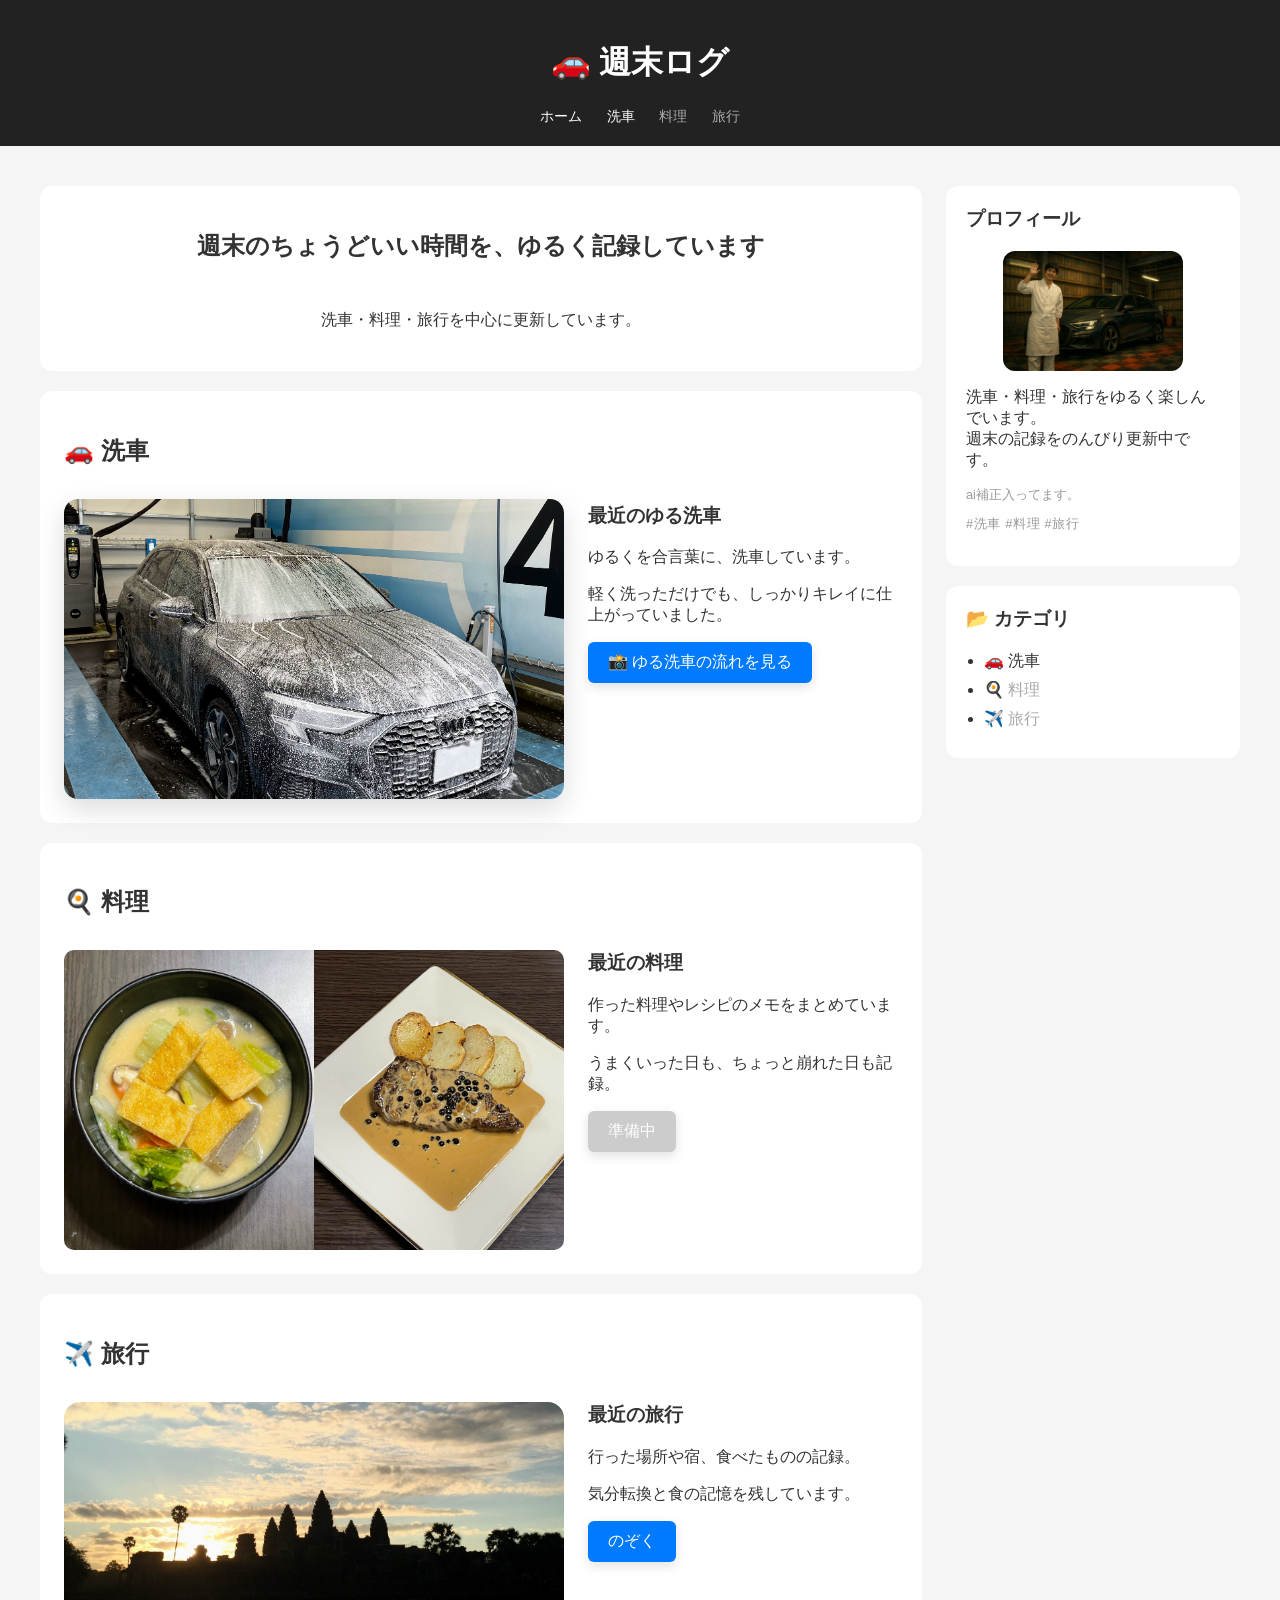
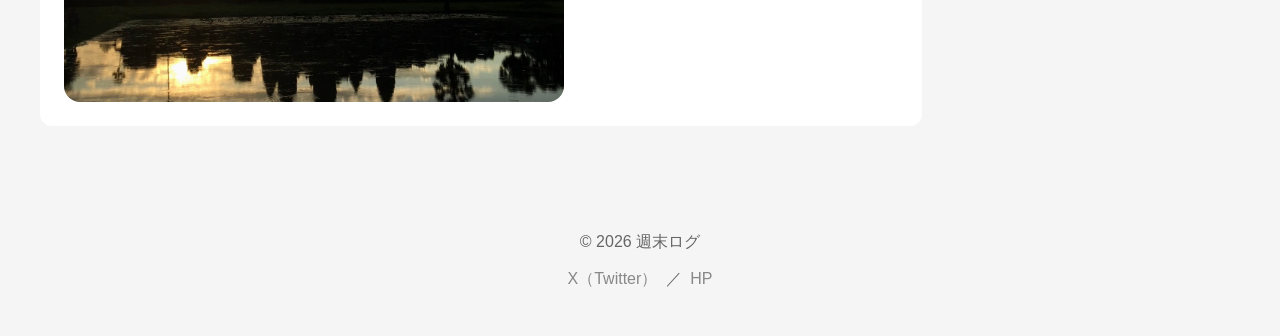
==== index.html @ 58e9ede7 "旅行ページ追加・柿田川" ====
<!DOCTYPE html>
<html lang="ja">
<head>
  <meta charset="UTF-8">
  <meta name="viewport" content="width=device-width, initial-scale=1.0">
  <title>週末ログ | 洗車・料理・旅行</title>
  <meta property="og:title" content="週末ログ | 洗車・料理・旅行">
  <meta property="og:description" content="週末のちょうどいい時間を、ゆるく記録しています">
  <meta property="og:image" content="https://tomo3mayu3-boop.github.io/homepage/images/travel/travel1.webp">
  <meta property="og:url" content="https://tomo3mayu3-boop.github.io/homepage/">
  <link rel="stylesheet" href="style.css">
</head>
<body>

  <header>
    <h1>🚗 週末ログ</h1>
    <nav>
  <a href="index.html">ホーム</a>
  <a href="#carwash">洗車</a>
  <a href="cooking.html" class="category disabled">料理</a>
  <a href="travel.html" class="category disabled">旅行</a>
</nav>    
  </header>

  <main class="layout">

    <div class="content">
      <section class="hero">
        <h2 class="hero-copy">週末のちょうどいい時間を、ゆるく記録しています</h2>
        <p>洗車・料理・旅行を中心に更新しています。</p>
      </section>

      <section id="carwash">
        <h2>🚗 洗車</h2>
       
<div class="article-row">
  <div class="mosaic-wrap">
    <img id="slideshow" src="car1.jpg" alt="" class="photo">
    <div class="mosaic" id="mosaic"></div>
  </div>

  <div class="article-text">
    <h3>最近のゆる洗車</h3>
    <p>ゆるくを合言葉に、洗車しています。</p>
    <p>軽く洗っただけでも、しっかりキレイに仕上がっていました。</p>
    <a href="carwash-1.html" class="btn">
      📸 ゆる洗車の流れを見る
    </a>
  </div>
</div>
      </section>

      <section id="cooking">
  <h2>🍳 料理</h2>
<div class="article-row">
  <div class="mosaic-wrap cooking-split">
    <img src="cooking.jpg" alt="料理1">
    <img src="cooking2.jpg" alt="料理2">
  </div>

  <div class="article-text">
    <h3>最近の料理</h3>
    <p>作った料理やレシピのメモをまとめています。</p>
    <p>うまくいった日も、ちょっと崩れた日も記録。</p>
    <span class="btn disabled">準備中</span>
  </div>
</div>  
</section>

      <section id="travel">
        <h2>✈️ 旅行</h2>
        <div class="article-row">
          <img src="angkor.jpg" alt="アンコールワットの朝" class="photo travel-photo">
          <div class="article-text">
            <h3>最近の旅行</h3>
            <p>行った場所や宿、食べたものの記録。</p>
            <p>気分転換と食の記憶を残しています。</p>
            <a href="travel-1.html" class="btn">のぞく</a>
          </div>
        </div>
      </section>
    </div>

    <aside class="sidebar">
      <div class="sidebar-box">
     <h3>プロフィール</h3>

  <img src="profile-car.jpg" class="profile-img">
  <p>
  洗車・料理・旅行をゆるく楽しんでいます。<br>
  週末の記録をのんびり更新中です。
  </p>

  <p class="ai-note">
  ai補正入ってます。
  </p>

  <p class="profile-tags">
  #洗車 #料理 #旅行
  </p>
</div>

      <div class="sidebar-box">
        <h3>📂 カテゴリ</h3>
        <ul>
          <li><a href="#carwash">🚗 洗車</a></li>
          <li><span class="category disabled">🍳 料理</span></li>
          <li><span class="category disabled">✈️ 旅行</span></li>        
        </ul>
      </div>
    </aside>

  </main>

  <footer>
    <p>© 2026 週末ログ</p>
    <p>
      <a href="https://x.com/potato_weekend" target="_blank" rel="noopener noreferrer">X（Twitter）</a>
      ／
      <a href="https://tomo3mayu3-boop.github.io/homepage/" target="_blank" rel="noopener noreferrer">HP</a>
    </p>
  </footer>

  <script src="script.js"></script>
</body>
</html>
---- style.css ----
html {
  scroll-behavior: smooth;
}

body {
  font-family: sans-serif;
  margin: 0;
  background: #f5f5f5;
  color: #333;
}

header {
  background: #222;
  color: white;
  text-align: center;
  padding: 20px;
}

nav {
  margin-top: 10px;
}

nav a {
  color: white;
  margin: 0 10px;
  text-decoration: none;
  font-size: 14px;
}

nav a:hover {
  text-decoration: underline;
}

.layout {
  max-width: 1200px;
  margin: 40px auto;
  padding: 0 20px;
  display: flex;
  gap: 24px;
  align-items: flex-start;
}

.content {
  flex: 3;
  min-width: 0;
}

.sidebar {
  flex: 1;
  min-width: 240px;
  position: sticky;
  top: 20px;
}

.sidebar-box {
  background: white;
  padding: 20px;
  margin-bottom: 20px;
  border-radius: 12px;
}

.sidebar-box h3 {
  margin-top: 0;
}

.sidebar-box ul {
  margin: 0;
  padding-left: 18px;
}

.sidebar-box li {
  margin-bottom: 8px;
}

.sidebar-box a {
  color: #333;
  text-decoration: none;
}

.sidebar-box a:hover {
  text-decoration: underline;
}

section,
.post {
  background: white;
  padding: 24px;
  margin-bottom: 20px;
  border-radius: 12px;
  display: flex;
  flex-direction: column;
  gap: 12px;
}

.hero {
  text-align: center;
}

.article-row {
  display: flex;
  gap: 24px;
  align-items: flex-start;
  flex-wrap: wrap;
}

.article-text {
  flex: 1;
  min-width: 240px;
}

.article-text h3 {
  margin-top: 0;
}

.photo {
  width: 100%;
  max-width: 500px;
  height: 300px;
  object-fit: cover;
  display: block;
  border-radius: 10px;
}

.detail-photo {
  width: 100%;
  max-width: 700px;
  height: auto;
  border-radius: 10px;
  display: block;
}

.mosaic-wrap {
  position: relative;
  width: 100%;
  max-width: 500px;
  height: 300px;
  flex-shrink: 0;
}

.mosaic {
  position: absolute;
  inset: 0;
  border-radius: 10px;
  overflow: hidden;
  display: grid;
  grid-template-columns: repeat(12, 1fr);
  grid-template-rows: repeat(8, 1fr);
  gap: 2px;
  pointer-events: none;
}

.pixel {
  background: rgba(180, 180, 180, 0.95);
  opacity: 0;
  transition: opacity 0.8s ease;
}

#slideshow {
  transition: opacity 2s ease, transform 2s ease;
}

.btn,
button {
  display: inline-block;
  padding: 10px 20px;
  background: #007bff;
  color: white;
  border: none;
  cursor: pointer;
  border-radius: 6px;
  text-decoration: none;
  align-self: flex-start;
}

.btn:hover,
button:hover {
  background: #0056b3;
}

.single-page {
  max-width: 900px;
  margin: 40px auto;
  padding: 0 20px;
}

.meta {
  color: #666;
  font-size: 14px;
}

footer {
  text-align: center;
  padding: 30px 20px;
  color: #666;
}

footer a {
  color: #888;
  text-decoration: none;
  margin: 0 4px;
}

footer a:hover {
  text-decoration: underline;
}

@media (max-width: 900px) {
  .layout {
    flex-direction: column;
  }

  .sidebar {
    position: static;
    width: 100%;
  }

  .article-row {
    flex-direction: column;
  }

  .photo,
  .mosaic-wrap,
  .detail-photo {
    max-width: 100%;
  }
}

.key-hint {
  display: block;
  text-align: center;
  font-size: 13px;
  color: #888;
  margin: 4px 0;
}

.gallery {
  min-height: 200px;
  display: grid;
  grid-template-columns: repeat(auto-fill, minmax(100px, 1fr));
  grid-auto-rows: 90px;
  gap: 12px;
  margin-bottom: 20px;
}

.thumb {
  width: 100%;
  height: 90px;
  object-fit: cover;
  cursor: pointer;
  border-radius: 10px;
  box-shadow: 0 6px 16px rgba(0, 0, 0, 0.15);
  transition: transform 0.2s ease, box-shadow 0.2s ease, opacity 0.2s ease, border 0.2s ease;
}

@media (hover: hover) {
  .thumb:hover {
    transform: scale(1.05);
    box-shadow: 0 10px 24px rgba(0, 0, 0, 0.25);
    opacity: 1;
  }
}

.thumb.active {
  border: 2px solid #007bff;
  transform: scale(1.08);
}

.viewer {
  display: block;
  width: 100%;
  text-align: center;
}

#mainImage {
  width: 100%;
  max-width: 500px;
  height: 300px;
  object-fit: cover;
  display: block;
  margin: 0 auto;
  border-radius: 16px;
  box-shadow: 0 12px 32px rgba(0, 0, 0, 0.18);
  transition: opacity 0.25s ease;
}

.fade-out {
  opacity: 0.3;

}

.fade-in {
  opacity: 1;

}

#info {
  min-height: 28px;
  margin-top: 14px;
  font-weight: 600;
  font-size: 18px;
}

.info {
  margin-top: 10px;
  font-size: 14px;
  color: #555;
}

#detail {
  min-height: 100px;
  margin-top: 16px;
  padding: 18px 20px;
  background: #ffffff;
  border-radius: 14px;
  box-shadow: 0 6px 18px rgba(0, 0, 0, 0.06);
  font-size: 14px;
  line-height: 1.8;
}

.detail-box {
  background: #f9f9f9;
  border-radius: 12px;
  padding: 16px 20px;
  display: grid;
  grid-template-columns: 80px 1fr;
  row-gap: 8px;
  font-size: 14px;
  text-align: left;
}

.detail-box strong {
  color: #666;
}

.detail-box span {
  font-weight: 600;
  font-size: 15px;
  color: #222;
}

/* ===== スマホ最適化 完成版 ===== */
@media (max-width: 768px) {

  /* 全体余白＆文字 */
  body {
    font-size: 15px;
    line-height: 1.7;
  }

  .layout {
    margin: 16px auto;
    padding: 0 10px;
    gap: 14px;
    flex-direction: column;
  }

  .content,
  .sidebar {
    width: 100%;
  }

  .sidebar {
    position: static;
  }

  /* カード */
  section,
  .post,
  .sidebar-box {
    padding: 14px;
    border-radius: 10px;
  }

  /* ===== ギャラリー ===== */

  .gallery {
    grid-template-columns: repeat(auto-fill, minmax(100px, 1fr));
  grid-auto-rows: 90px;
    gap: 8px;
    margin-bottom: 16px;
  }

  .thumb {
    height: 90px;
    border-radius: 8px;
  }

  /* 選択中をしっかり見せる */
  .thumb.active {
    border: 2px solid #007bff;
    transform: scale(1.05);
  }

  /* ===== メイン画像 ===== */

  #mainImage {
    width: 100%;
    height: auto;
    aspect-ratio: 4 / 3;
    border-radius: 12px;
    box-shadow: 0 10px 26px rgba(0,0,0,0.2);
  }

  /* ===== タイトル ===== */

  #info {
  min-height: 28px;
    font-size: 20px;
    font-weight: 700;
    margin-top: 12px;
  }

  /* ===== 詳細カード ===== */

  #detail {
  min-height: 100px;
    margin-top: 14px;
    padding: 14px;
    border-radius: 12px;
    box-shadow: 0 6px 16px rgba(0,0,0,0.08);
  }

  .detail-box {
    grid-template-columns: 70px 1fr;
    row-gap: 10px;
    column-gap: 6px;
    padding: 14px;
    font-size: 13px;
  }

  .detail-box strong {
    font-size: 13px;
  }

  .detail-box span {
    font-size: 15px;
  }

  /* ===== ナビ ===== */

  nav {
    text-align: center;
  }

  nav a {
    display: inline-block;
    margin: 6px 8px;
    font-size: 13px;
  }

}

.history {
  margin-top: 40px;
}

.history h2 {
  font-size: 20px;
  margin-bottom: 16px;
}

.history-list {
  display: grid;
  grid-template-columns: repeat(auto-fill, minmax(160px, 1fr));
  gap: 16px;
}

.history-item {
  background: #fff;
  border-radius: 12px;
  padding: 10px;
  box-shadow: 0 4px 12px rgba(0,0,0,0.08);
}

.history-item img {
  width: 100%;
  height: 110px;
  object-fit: cover;
  border-radius: 8px;
}

.history-item p {
  font-size: 12px;
  margin-top: 6px;
  color: #555;
}

.category-img {
  width: 300px;
  height: 200px;
  object-fit: contain;
  object-position: center;
  border-radius: 12px;
  display: block;
  background: #fff;
}

/* === 追加改善 === */

/* .photo ホバーエフェクト */
.photo {
  transition: transform 0.2s ease, box-shadow 0.2s ease;
}

@media (hover: hover) {
  .photo:hover {
    transform: scale(1.02);
    box-shadow: 0 10px 24px rgba(0,0,0,0.18);
  }
}

/* カウンター表示 */
#info {
  display: flex;
  justify-content: space-between;
  align-items: center;
  flex-wrap: wrap;
  gap: 6px;
}

.photo-label {
  font-weight: 600;
  font-size: 18px;
  color: #222;
}

.photo-counter {
  font-size: 13px;
  color: #999;
  font-weight: 400;
}

#info {
  display: block;
  text-align: center;
}

.photo-counter {
  display: block;
  margin-top: 4px;
}


/* 料理：洗車と同じ枠サイズで中を2分割 */
.mosaic-wrap.cooking-split {
  display: grid;
  grid-template-columns: 1fr 1fr;
  width: 100%;
  max-width: 500px;   /* ←変更 */
  height: 300px;      /* ←変更 */
  overflow: hidden;
  border-radius: 10px; /* ←洗車と合わせる */
  flex-shrink: 0;
}

.mosaic-wrap.cooking-split img {
  width: 100%;
  height: 300px;      /* ←ここも揃える */
  object-fit: cover;
  display: block;
}

/* スライダー（透明） */
/* ===== Before / After スライダー ===== */

.ba-container {
  position: relative;
  width: 100%;
  max-width: 500px;
  aspect-ratio: 4 / 3;
  margin: 0 auto;
  border-radius: 16px;
  overflow: hidden;
}

.ba-after,
.ba-before-wrap,
.ba-before {
  position: absolute;
  inset: 0;
}

.ba-after,
.ba-before {
  width: 100%;
  height: 100%;
  object-fit: cover;
  object-position: center;
  display: block;
}

.ba-before-wrap {
  width: 50%;
  overflow: hidden;
  z-index: 2;
}

.ba-slider {
  position: absolute;
  inset: 0;
  width: 100%;
  height: 100%;
  opacity: 0;
  cursor: ew-resize;
  z-index: 4;
}

.ba-handle {
  position: absolute;
  top: 0;
  left: 50%;
  width: 2px;
  height: 100%;
  background: #fff;
  z-index: 3;
}

.ba-handle::after {
  content: "";
  position: absolute;
  top: 50%;
  left: 50%;
  width: 18px;
  height: 18px;
  background: #fff;
  border-radius: 50%;
  transform: translate(-50%, -50%);
}

/* ===== ボタン強化（プロ仕様） ===== */
.btn {
  transition: transform 0.2s ease, box-shadow 0.2s ease, background 0.2s ease;
  box-shadow: 0 4px 12px rgba(0, 0, 0, 0.12);
}

.btn:hover {
  transform: translateY(-2px);
  box-shadow: 0 8px 20px rgba(0, 0, 0, 0.16);
}

.btn:active {
  transform: translateY(1px);
  box-shadow: 0 2px 8px rgba(0, 0, 0, 0.12);
}

/* ===== 画像の質感アップ ===== */
.photo {
  filter: contrast(1.05) brightness(0.98);
}

/* ===== 洗車スライダーを主役化 ===== */
#carwash .mosaic-wrap {
  border-radius: 14px;
  overflow: hidden;
  box-shadow: 0 10px 28px rgba(0, 0, 0, 0.14);
  background: #fff;
}

#carwash #slideshow {
  transition: opacity 1.2s ease, transform 1.8s ease;
}

#carwash .mosaic {
  border-radius: 14px;
}

#carwash .article-text {
  padding-top: 4px;
}

.btn.disabled {
  background: #ccc;
  cursor: not-allowed;
  pointer-events: none;
}

/* ===== 旅行だけサイズ統一 ===== */
.travel-photo {
  width: 100%;
  height: 300px;
  object-fit: cover;
  object-position: center 70%;
  display: block;
  border-radius: 16px;
}

.category.disabled {
  color: #aaa;
  cursor: not-allowed;
  pointer-events: none;
}

nav a,
nav span {
  display: inline-block;
  margin: 0 10px;
  font-size: 14px;
}

nav span {
  color: #aaa;
}

.profile-tags {
  margin-top: 6px;
  font-size: 0.8rem;
  color: #999;
  letter-spacing: 0.05em;
}

.profile-img {
  width: 100%;
  max-width: 180px;   /* ←ここが重要（サイズ調整） */
  height: auto;
  display: block;
  margin: 0 auto 12px;
  border-radius: 12px;
}

.ai-note {
  font-size: 0.8rem;
  color: #999;
  margin-top: 10px;
}
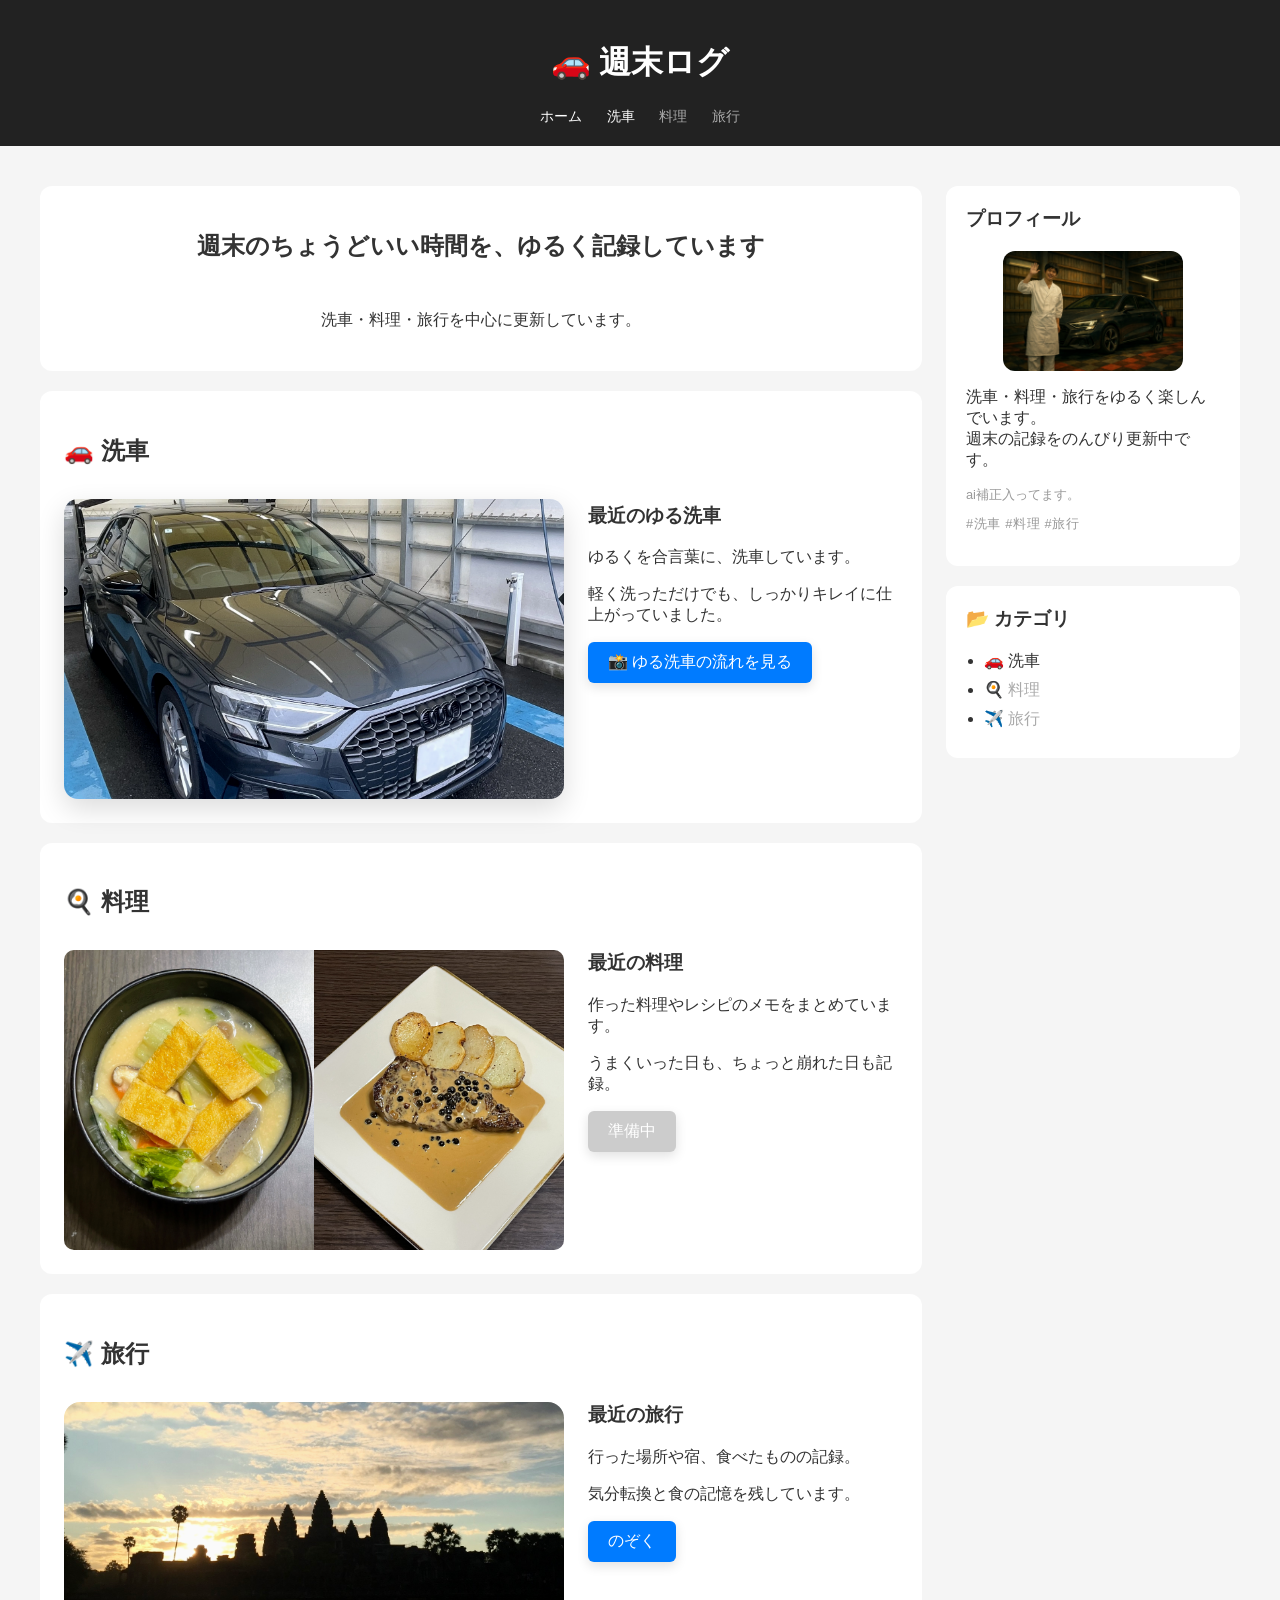
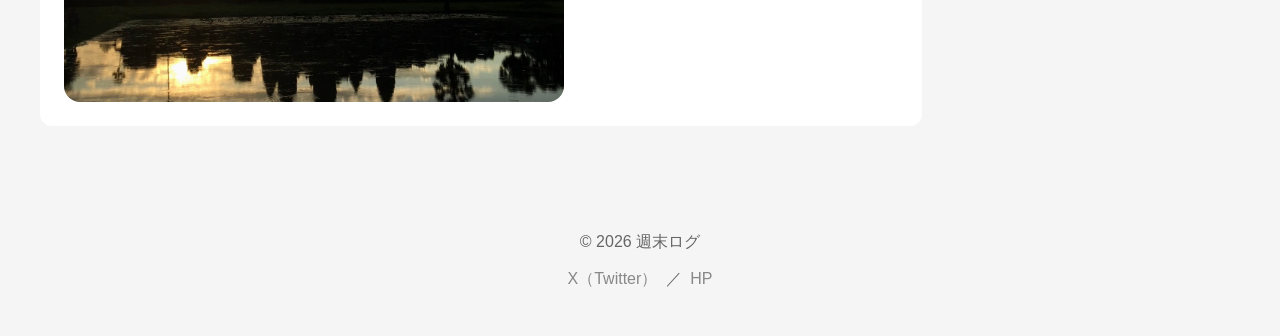
==== commit d6397d44: "洗車写真修正・旅行写真サイズ統一" ====
--- a/index.html
+++ b/index.html
@@ -35,7 +35,7 @@
        
 <div class="article-row">
   <div class="mosaic-wrap">
-    <img id="slideshow" src="car1.jpg" alt="" class="photo">
+    <img id="slideshow" src="images/car1.webp" alt="" class="photo">
     <div class="mosaic" id="mosaic"></div>
   </div>
 
--- a/style.css
+++ b/style.css
@@ -225,6 +225,25 @@
   }
 }
 
+.viewer-photo {
+  width: 100%;
+  max-width: 500px;
+  height: 300px;
+  object-fit: cover;
+  display: block;
+  margin: 0 auto;
+  border-radius: 16px;
+  box-shadow: 0 12px 32px rgba(0, 0, 0, 0.18);
+}
+
+@media (max-width: 768px) {
+  .viewer-photo {
+    height: auto;
+    aspect-ratio: 4 / 3;
+    border-radius: 12px;
+  }
+}
+
 .key-hint {
   display: block;
   text-align: center;
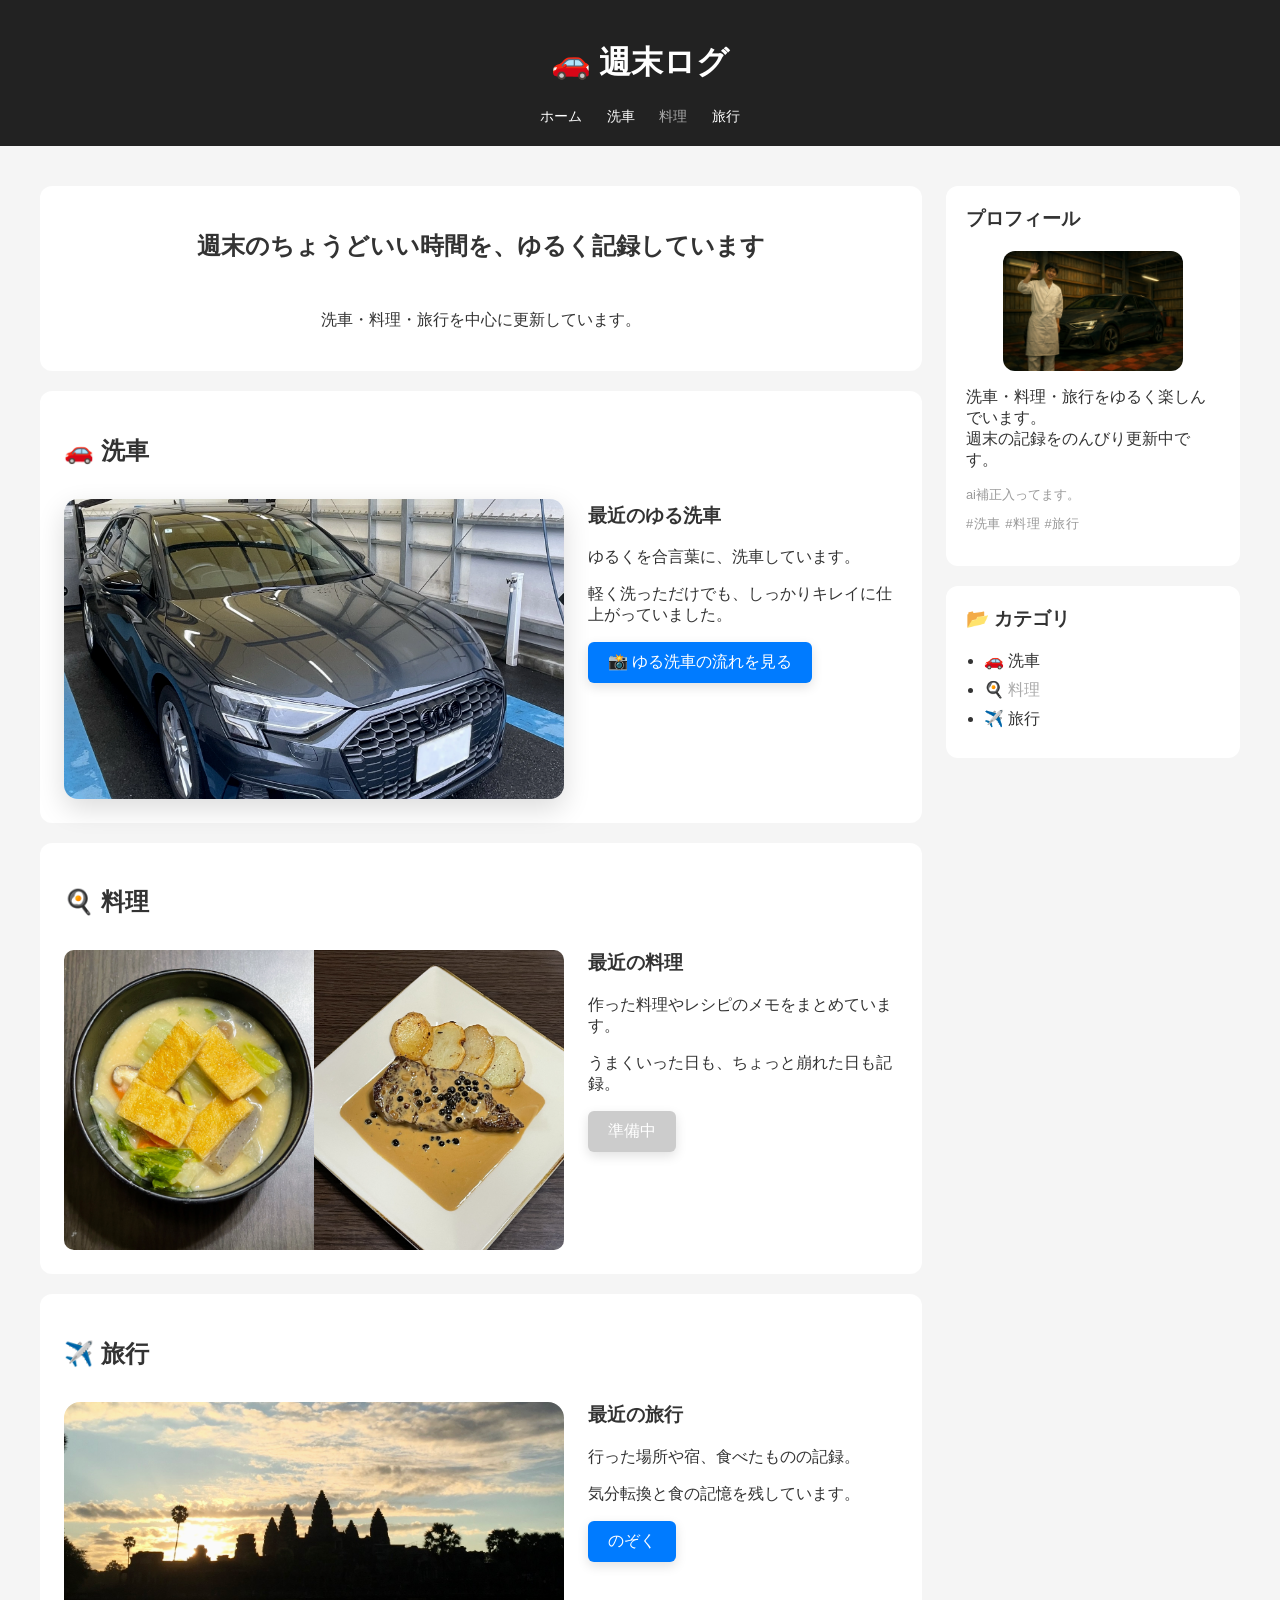
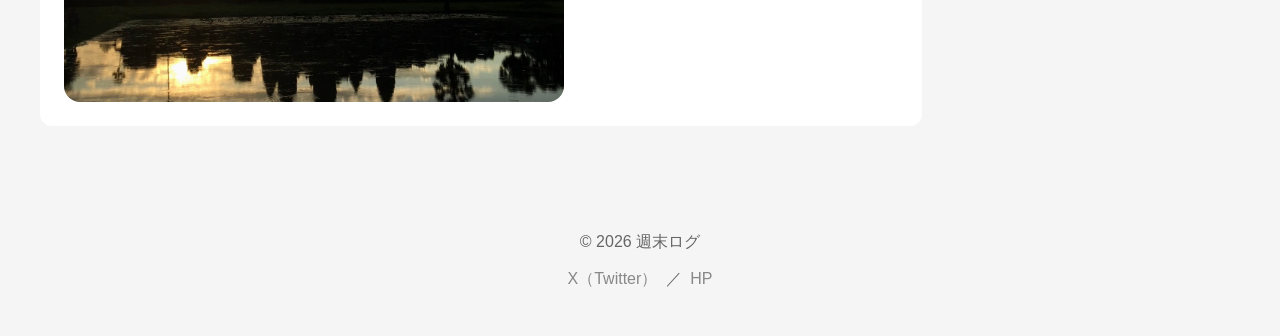
==== commit 62f83d46: "旅行ナビリンク有効化" ====
--- a/index.html
+++ b/index.html
@@ -17,8 +17,8 @@
     <nav>
   <a href="index.html">ホーム</a>
   <a href="#carwash">洗車</a>
-  <a href="cooking.html" class="category disabled">料理</a>
-  <a href="travel.html" class="category disabled">旅行</a>
+  <span class="category disabled">料理</span>
+  <a href="travel.html">旅行</a>
 </nav>    
   </header>
 
@@ -105,7 +105,7 @@
         <ul>
           <li><a href="#carwash">🚗 洗車</a></li>
           <li><span class="category disabled">🍳 料理</span></li>
-          <li><span class="category disabled">✈️ 旅行</span></li>        
+          <li><a href="travel.html">✈️ 旅行</a></li>        
         </ul>
       </div>
     </aside>
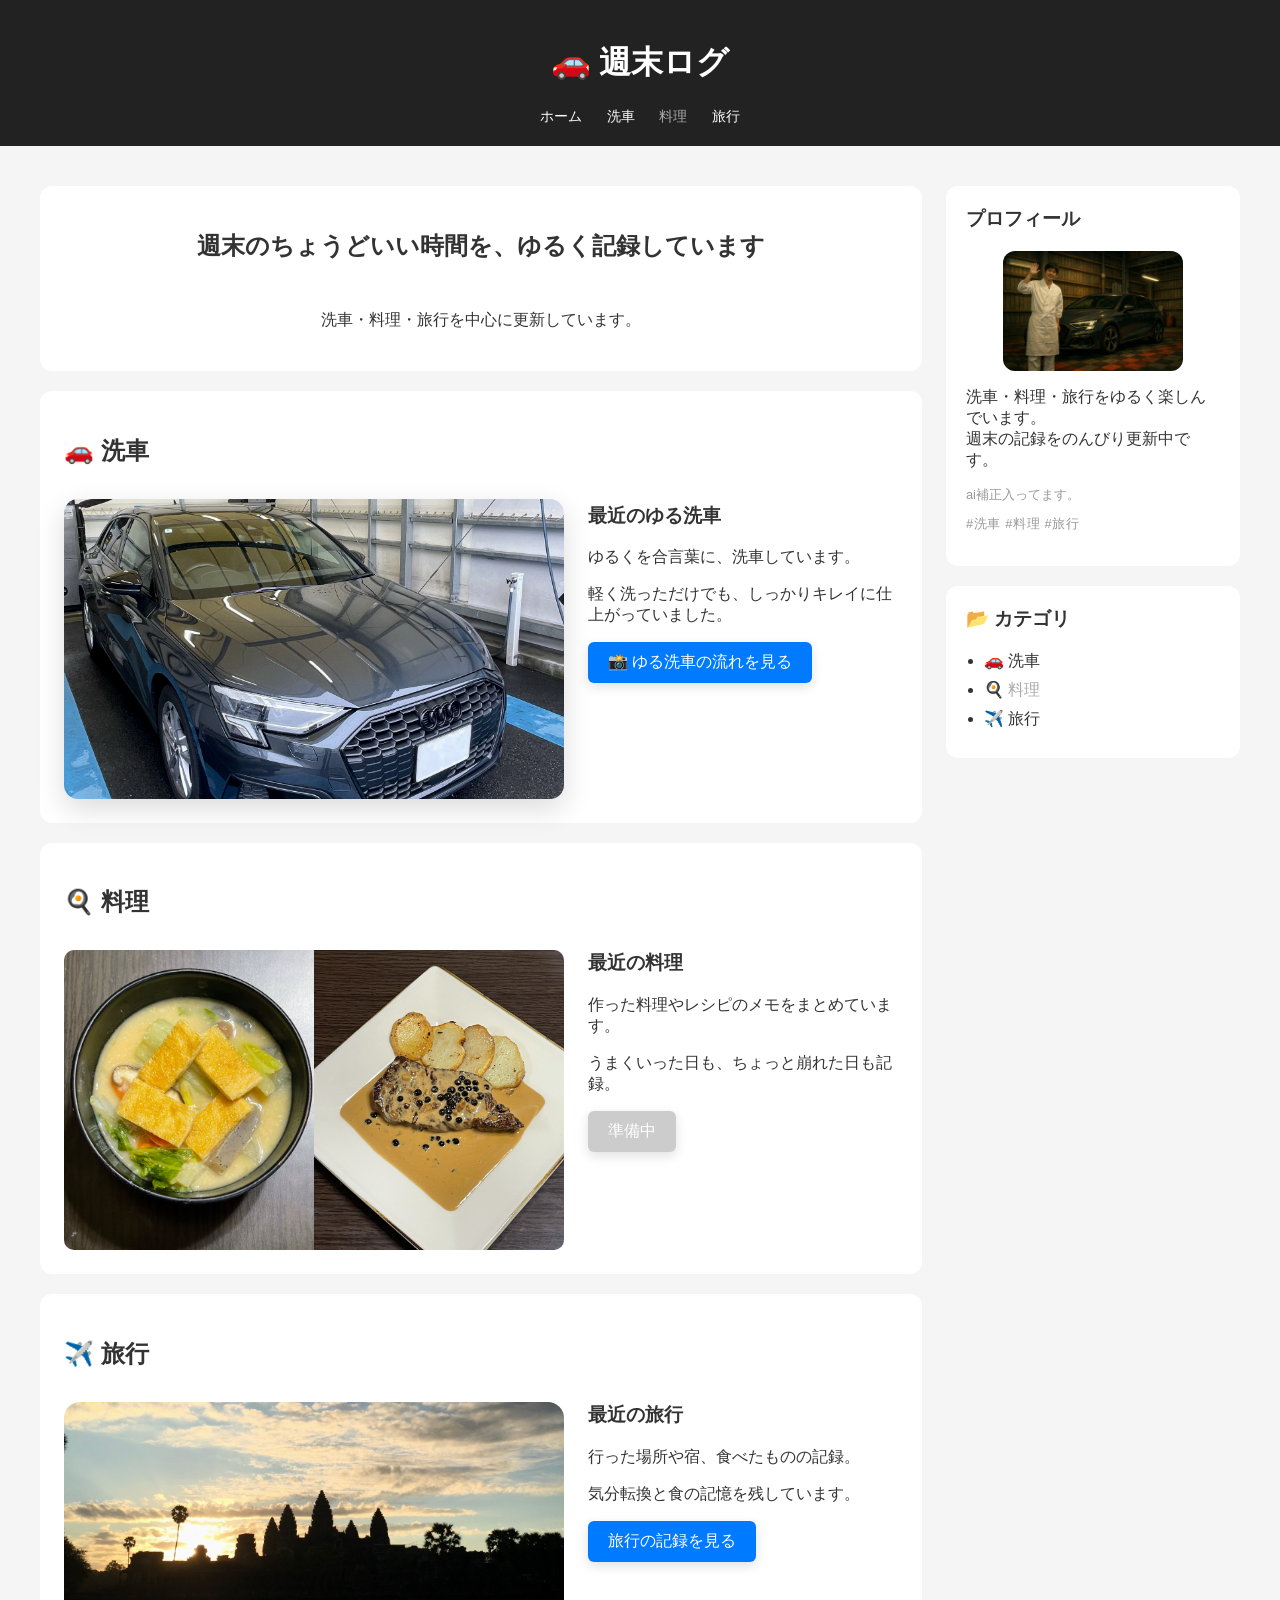
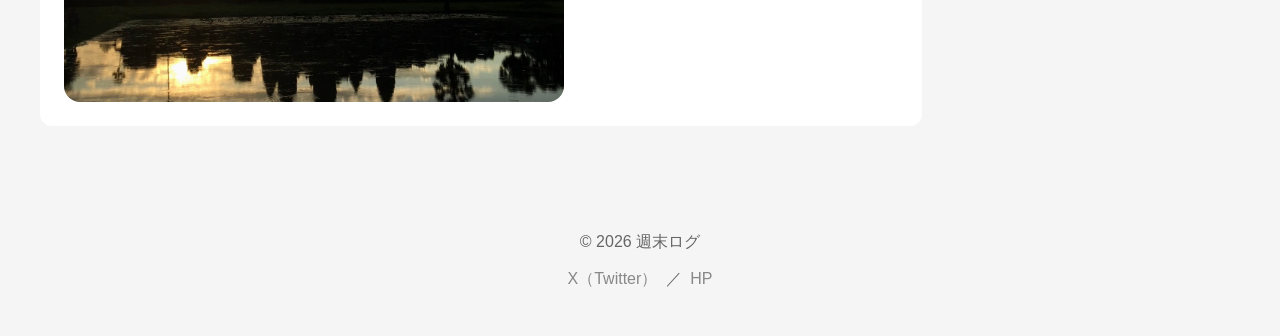
==== commit 26edfe8d: "旅行ボタンテキスト変更" ====
--- a/index.html
+++ b/index.html
@@ -16,7 +16,7 @@
     <h1>🚗 週末ログ</h1>
     <nav>
   <a href="index.html">ホーム</a>
-  <a href="#carwash">洗車</a>
+  <a href="carwash.html">洗車</a>
   <span class="category disabled">料理</span>
   <a href="travel.html">旅行</a>
 </nav>    
@@ -43,7 +43,7 @@
     <h3>最近のゆる洗車</h3>
     <p>ゆるくを合言葉に、洗車しています。</p>
     <p>軽く洗っただけでも、しっかりキレイに仕上がっていました。</p>
-    <a href="carwash-1.html" class="btn">
+    <a href="carwash.html" class="btn">
       📸 ゆる洗車の流れを見る
     </a>
   </div>
@@ -75,7 +75,7 @@
             <h3>最近の旅行</h3>
             <p>行った場所や宿、食べたものの記録。</p>
             <p>気分転換と食の記憶を残しています。</p>
-            <a href="travel-1.html" class="btn">のぞく</a>
+            <a href="travel.html" class="btn">旅行の記録を見る</a>
           </div>
         </div>
       </section>
@@ -103,7 +103,7 @@
       <div class="sidebar-box">
         <h3>📂 カテゴリ</h3>
         <ul>
-          <li><a href="#carwash">🚗 洗車</a></li>
+          <li><a href="carwash.html">🚗 洗車</a></li>
           <li><span class="category disabled">🍳 料理</span></li>
           <li><a href="travel.html">✈️ 旅行</a></li>        
         </ul>
--- a/style.css
+++ b/style.css
@@ -225,23 +225,28 @@
   }
 }
 
+.travel-article section {
+  text-align: center;
+}
+
+.travel-article section p {
+  line-height: 1.9;
+}
+
+.travel-location {
+  color: #999;
+  font-size: 13px;
+  margin-top: -4px;
+}
+
 .viewer-photo {
   width: 100%;
-  max-width: 500px;
-  height: 300px;
+  height: 500px;
   object-fit: cover;
-  display: block;
-  margin: 0 auto;
-  border-radius: 16px;
-  box-shadow: 0 12px 32px rgba(0, 0, 0, 0.18);
-}
-
-@media (max-width: 768px) {
-  .viewer-photo {
-    height: auto;
-    aspect-ratio: 4 / 3;
-    border-radius: 12px;
-  }
+  object-position: center;
+  display: block;
+  border-radius: 12px;
+  box-shadow: 0 8px 24px rgba(0, 0, 0, 0.14);
 }
 
 .key-hint {
